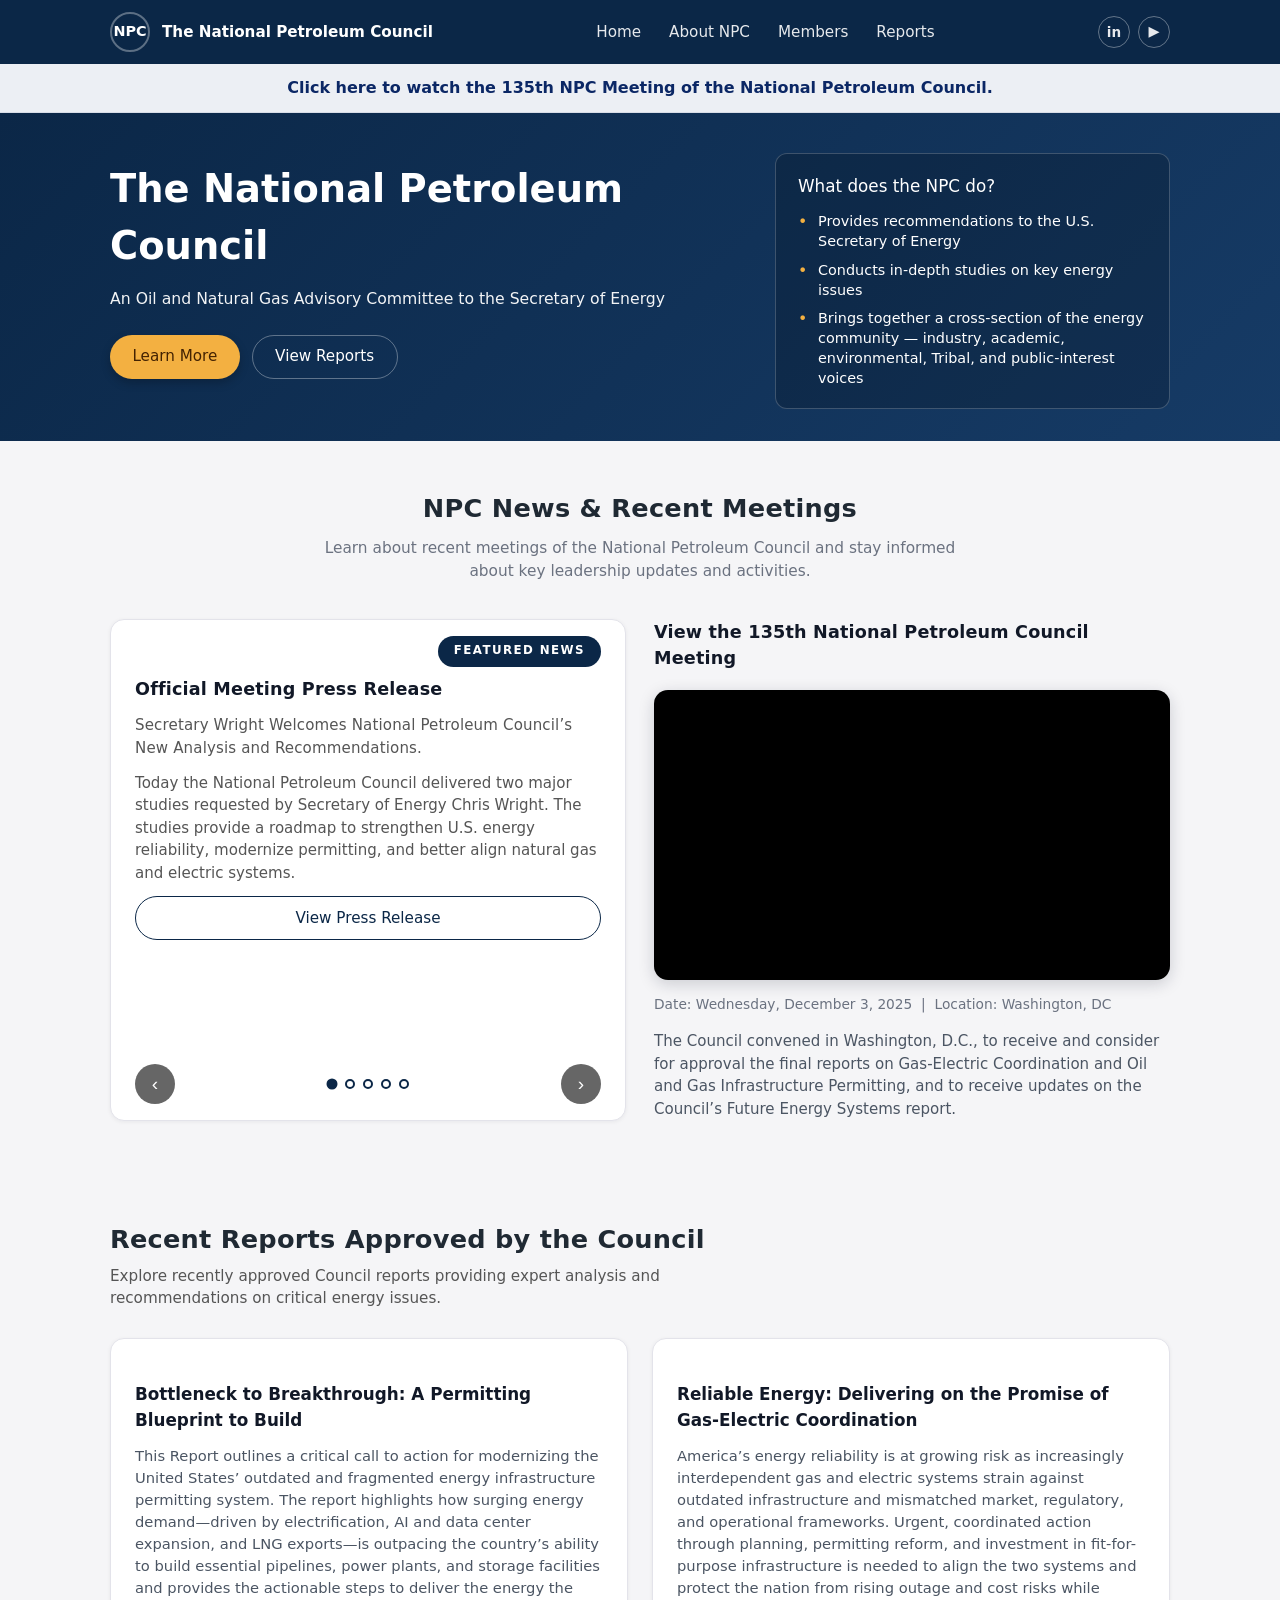
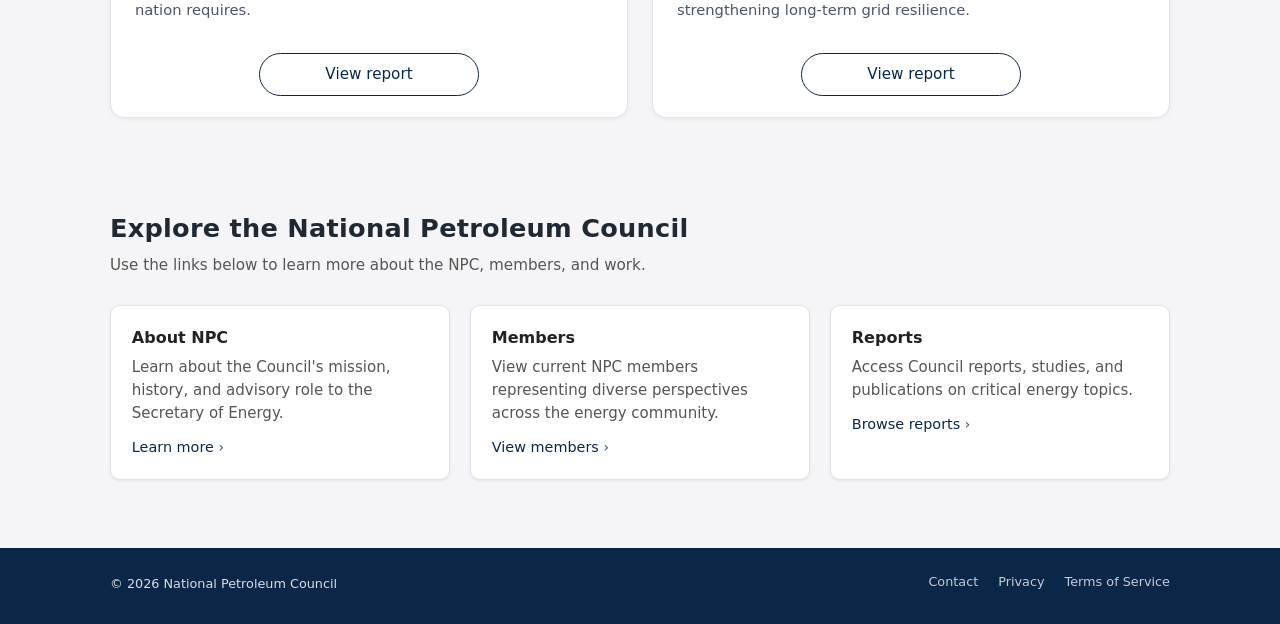
==== index.html @ 9f4d1901 "Add files via upload" ====
<!DOCTYPE html>
<html lang="en">
<head>
  <!-- =========================
       BASIC DOCUMENT METADATA
       ========================= -->
  <meta charset="UTF-8" />
  <meta http-equiv="X-UA-Compatible" content="IE=edge" />

  <!-- =========================
       PAGE TITLE (SEO)
       ========================= -->
  <title>National Petroleum Council (NPC) – Advisory Committee to the U.S. Secretary of Energy</title>

  <!-- =========================
       VIEWPORT / RESPONSIVE
       ========================= -->
  <meta name="viewport" content="width=device-width, initial-scale=1" />

  <!-- =========================
       CORE SEO META TAGS
       ========================= -->
  <meta name="description" content="The National Petroleum Council (NPC) advises the U.S. Secretary of Energy on oil and natural gas issues. Learn about members, reports, studies, and Council meetings." />
  <meta name="robots" content="index,follow,max-image-preview:large" />
  <link rel="canonical" href="https://www.npc.org/" />

  <!-- =========================
       THEME / COLOR SCHEME
       ========================= -->
  <meta name="theme-color" media="(prefers-color-scheme: light)" content="#3c4d97">
  <meta name="theme-color" media="(prefers-color-scheme: dark)" content="#0b1020">
  <meta name="color-scheme" content="light dark">
  <meta name="referrer" content="strict-origin-when-cross-origin">

  <!-- =========================
       OPEN GRAPH / SOCIAL SHARING
       ========================= -->
  <meta property="og:type" content="website">
  <meta property="og:title" content="National Petroleum Council (NPC)">
  <meta property="og:description" content="An Oil and Natural Gas Advisory Committee to the Secretary of Energy.">
  <meta property="og:url" content="https://www.npc.org/">
  <meta property="og:site_name" content="National Petroleum Council">
  <meta property="og:image" content="https://www.npc.org/images/homegifs/NPC-head.gif">
  <meta property="og:image:alt" content="National Petroleum Council logo">
  <meta property="og:image:type" content="image/gif">
  <meta property="og:image:width" content="328">
  <meta property="og:image:height" content="168">

  <!-- =========================
       FAVICONS / PWA MANIFEST
       ========================= -->
  <link rel="icon" href="/favicon.ico">
  <link rel="apple-touch-icon" sizes="180x180" href="/apple-touch-icon.png">
  <link rel="manifest" href="/site.webmanifest">

  <!-- =========================
       SITE STYLESHEETS
       ========================= -->
  <link rel="stylesheet" href="style.css" />

  <!-- =========================
       GOOGLE ANALYTICS (GA4)
       ========================= -->
  <!-- Google tag (gtag.js) -->
  <script async src="https://www.googletagmanager.com/gtag/js?id=G-93EXH3XJ1R"></script>
  <script>
    window.dataLayer = window.dataLayer || [];
    function gtag(){dataLayer.push(arguments);}
    gtag('js', new Date());

    // GA4 config for npc.org
    gtag('config', 'G-93EXH3XJ1R', {
      page_title: 'NPC Main Site'
    });
  </script>

  <!-- =========================
       STRUCTURED DATA (SCHEMA.ORG)
       TYPE: GovernmentOrganization
       ========================= -->
  <script type="application/ld+json">
  {
    "@context":"https://schema.org",
    "@type":"GovernmentOrganization",
    "name":"National Petroleum Council",
    "url":"https://www.npc.org/",
    "logo":"https://www.npc.org/images/homegifs/NPC-head.gif",
    "contactPoint":[
      {
        "@type":"ContactPoint",
        "contactType":"information",
        "email":"info@npc.org",
        "telephone":"+1-202-393-6100"
      }
    ],
    "address":{
      "@type":"PostalAddress",
      "streetAddress":"1101 Vermont Avenue, NW, Suite 300",
      "addressLocality":"Washington",
      "addressRegion":"DC",
      "postalCode":"20005",
      "addressCountry":"US"
    },
    "sameAs":[
      "https://www.linkedin.com/company/national-petroleum-council/",
      "https://www.youtube.com/@NationalPetroleumCouncil"
    ]
  }
  </script>
</head>
<body>

  <!-- =========================
       SITE HEADER + MAIN NAV
       ========================= -->
  <header class="site-header">
    <div class="container">
      <div class="top-bar">
        <!-- Logo + Brand -->
        <a href="index.html" class="logo-wrap">
          <div class="logo-circle">NPC</div>
          <div class="logo-text">The National Petroleum Council</div>
        </a>

        <!-- Primary Navigation -->
        <nav aria-label="Main navigation">
          <ul>
            <li><a href="index.html">Home</a></li>
            <li><a href="about.html">About NPC</a></li>
            <li><a href="members.html">Members</a></li>
            <li><a href="reports.html">Reports</a></li>
          </ul>
        </nav>

        <!-- Social Links (Header) -->
        <div class="social-links">
          <a
            href="https://www.linkedin.com/company/national-petroleum-council/"
            class="social-link"
            target="_blank"
            rel="noopener noreferrer"
            aria-label="LinkedIn"
          >
            in
          </a>

          <a
            href="https://www.youtube.com/@NationalPetroleumCouncil"
            class="social-link social-link--yt"
            target="_blank"
            rel="noopener noreferrer"
            aria-label="YouTube"
          >
            ▶
          </a>
        </div>
      </div>
    </div>
  </header>

  <!-- =========================
       ANNOUNCEMENT / ALERT BAR
       ========================= -->
  <div class="announcement-bar">
    <a
      href="https://www.youtube.com/watch?v=ondgR7b0pbw"
      target="_blank"
      rel="noopener noreferrer"
    >
      Click here to watch the 135th NPC Meeting of the National Petroleum Council.
    </a>
  </div>

  <!-- =========================
       HERO SECTION (INTRO / CTA)
       ========================= -->
  <section class="hero">
    <div class="container">
      <div class="hero-inner">
        <!-- Hero Left: Main Message + CTAs -->
        <div class="hero-left">
          <h1>The National Petroleum Council</h1>
          <p>An Oil and Natural Gas Advisory Committee to the Secretary of Energy</p>

          <div class="hero-actions">
            <a href="about.html" class="btn btn-primary">Learn More</a>
            <a href="reports.html" class="btn btn-ghost">View Reports</a>
          </div>
        </div>

        <!-- Hero Right: What NPC Does (Key Bullets) -->
        <aside class="hero-right">
          <h2>What does the NPC do?</h2>
          <ul class="hero-list">
            <li>Provides recommendations to the U.S. Secretary of Energy</li>
            <li>Conducts in-depth studies on key energy issues</li>
            <li>
              Brings together a cross-section of the energy community — industry, academic,
              environmental, Tribal, and public-interest voices
            </li>
          </ul>
        </aside>
      </div>
    </div>
  </section>

  <!-- =========================
       MAIN CONTENT WRAPPER
       ========================= -->
  <main>

    <!-- =========================
         NEWS & RECENT MEETINGS
         ========================= -->
    <section class="news-section">
      <div class="container">
        <!-- Section Header / Intro Text -->
        <header class="news-header">
          <h2>NPC News &amp; Recent Meetings</h2>
          <p>
            Learn about recent meetings of the National Petroleum Council and stay informed about
            key leadership updates and activities.
          </p>
        </header>

        <div class="news-grid">

<div class="featured-carousel card">
  <div class="carousel-track">

    <!-- Carousel Item 1: Post Meeting Press Release (NEW FIRST ITEM) -->
    <article class="carousel-item">
      <div class="news-feature-tag">Featured News</div>
      <h3>Official Meeting Press Release</h3>
      <p class="news-feature-title">
        Secretary Wright Welcomes National Petroleum Council’s New Analysis and Recommendations.
      </p>
      <p class="news-feature-body">
 Today the National Petroleum Council delivered two major studies requested by Secretary of Energy Chris Wright. The studies provide a roadmap to strengthen U.S. energy reliability, modernize permitting, and better align natural gas and electric systems.
      </p>
      <a
        href="files/CM135_Post_PR_2025-12-03.pdf"
        class="btn btn-outline"
        target="_blank"
        rel="noopener noreferrer"
      >
        View Press Release
      </a>
    </article>

    <!-- Carousel Item 2: Upcoming Meeting (was #1) -->
    <article class="carousel-item">
      <div class="news-feature-tag">Featured News</div>
      <h3>Upcoming Meeting</h3>
      <p class="news-feature-title">
        NPC Announces 135th Meeting Scheduled for December 3, 2025
      </p>
      <p class="news-feature-body">
        The National Petroleum Council will convene the 135th meeting on December 3, 2025, in Washington, D.C. This meeting will present key findings of the permitting and gas-electric 
        coordination studies, along with updates on the Council’s Future Energy Systems report.
      </p>
      <a
        href="files/2025_NPC_Media_Advisory.pdf"
        class="btn btn-outline"
        target="_blank"
        rel="noopener noreferrer"
      >
        View Media Advisory
      </a>
    </article>

    <!-- Carousel Item 3: Leadership Announcement (was #2) -->
    <article class="carousel-item">
      <div class="news-feature-tag">Featured News</div>
      <h3>Leadership Announcement</h3>
      <p class="news-feature-title">
        NPC Announces Appointment of Next Executive Director
      </p>
      <p class="news-feature-body">
        The National Petroleum Council has announced the appointment of its next Executive
        Director. The Executive Director leads the Council's staff in coordinating study
        efforts and supporting Council meetings, ensuring that the Secretary of Energy receives
        timely, well-documented advice on oil and natural gas issues.
      </p>
      <a
        href="files/NPC_Press_Release-New_Executive_Director-2025-7-22.pdf"
        class="btn btn-outline"
        target="_blank"
        rel="noopener noreferrer"
      >
        Read Announcement
      </a>
    </article>

    <!-- Carousel Item 4: Permitting Study Request (was #3) -->
    <article class="carousel-item">
      <div class="news-feature-tag">Study Request</div>
      <h3>Oil and Natural Gas Infrastructure Permitting</h3>
      <p class="news-feature-title">
        NPC Directed to conduct study on Permitting
      </p>
      <p class="news-feature-body">
        In response to a formal request from Secretary of Energy Chris Wright, the Council will
        re-evaluate and update the permitting section of the NPC's 2019 Dynamic Delivery study.
        The study will provide practical recommendations based on current legislation and regulations
        to support streamlined permitting processes and siting of new energy infrastructure.
      </p>
      <a
        href="files/GE_Perm_Req_Ltr.pdf"
        class="btn btn-outline"
        target="_blank"
        rel="noopener noreferrer"
      >
        Read Secretary's Letter
      </a>
    </article>

    <!-- Carousel Item 5: Gas-Electric Coordination Study (was #4) -->
    <article class="carousel-item">
      <div class="news-feature-tag">Study Request</div>
      <h3>Gas-Electric Coordination Study</h3>
      <p class="news-feature-title">
        NPC to Address Critical Misalignment Between Natural Gas and Electric Power Systems
      </p>
      <p class="news-feature-body">
        Secretary Wright has requested the NPC conduct an urgent study on gas-electric coordination
        to address reliability risks stemming from misaligned markets. The study will assess how
        rising natural gas and electricity demand are straining pipelines, examine impacts on energy
        reliability, and recommend actionable strategies to prevent reliability impacts on the
        interconnected systems.
      </p>
      <a
        href="files/GE_Perm_Req_Ltr.pdf"
        class="btn btn-outline"
        target="_blank"
        rel="noopener noreferrer"
      >
        Read Secretary's Letter
      </a>
    </article>

  </div>

  <!-- Carousel Controls: Prev / Dots / Next -->
  <div class="carousel-controls">
    <button class="carousel-btn prev-btn" aria-label="Previous News Item">‹</button>
    <div class="carousel-dots">
      <span class="dot active"></span>
      <span class="dot"></span>
      <span class="dot"></span>
      <span class="dot"></span>
      <span class="dot"></span>
    </div>
    <button class="carousel-btn next-btn" aria-label="Next News Item">›</button>
  </div>
</div>

<!-- Embedded Video: Last NPC Council Meeting -->
<article class="news-video-card">
  <h3 class="news-eyebrow">View the 135th National Petroleum Council Meeting</h3>

  <div class="video-embed">
    <iframe
      src="https://www.youtube.com/embed/ondgR7b0pbw?start=0"
      title="135th Meeting of the National Petroleum Council Video"
      frameborder="0"
      allow="accelerometer; autoplay; clipboard-write; encrypted-media; gyroscope; picture-in-picture; web-share"
      allowfullscreen
    ></iframe>
  </div>

  <p class="news-meta">
    Date: Wednesday, December 3, 2025 &nbsp;|&nbsp; Location: Washington, DC
  </p>
  <p class="news-body">
    The Council convened in Washington, D.C., to receive and consider for approval the final reports on Gas-Electric Coordination and Oil and Gas Infrastructure Permitting, and to receive updates on the Council’s Future Energy Systems report.
  </p>
</article>

        </div>
      </div>
    </section>

    <!-- =========================
         RECENT REPORTS SECTION
         ========================= -->
    <section class="recent-reports">
      <div class="container">
        <!-- Section Header -->
        <header class="section-header">
          <h2>Recent Reports Approved by the Council</h2>
          <p>
            Explore recently approved Council reports providing expert analysis and recommendations
            on critical energy issues.
          </p>
        </header>

        <!-- Report Cards Grid -->
        <div class="recent-reports-grid">

          <!-- Report Card 1 -->
          <article class="recent-report-card">
            <div class="recent-report-cover-wrap">
              <!-- cover image could go here -->
            </div>
            <h3>Bottleneck to Breakthrough: A Permitting Blueprint to Build</h3>
            <p class="recent-report-body">
This Report outlines a critical call to action for modernizing the United States’ outdated and fragmented energy infrastructure permitting system. The report highlights how surging energy demand—driven by electrification, AI and data center expansion, and LNG exports—is outpacing the country’s ability to build essential pipelines, power plants, and storage facilities and provides the actionable steps to deliver the energy the nation requires.
            </p>
            <a href="https://permitting.npc.org/" class="btn btn-outline">View report</a>
          </article>

          <!-- Report Card 2 -->
          <article class="recent-report-card">
            <div class="recent-report-cover-wrap">
              <!-- cover image could go here -->
            </div>
            <h3>Reliable Energy: Delivering on the Promise of Gas-Electric Coordination</h3>
            <p class="recent-report-body">
 America’s energy reliability is at growing risk as increasingly interdependent gas and electric systems strain against outdated infrastructure and mismatched market, regulatory, and operational frameworks. Urgent, coordinated action through planning, permitting reform, and investment in fit-for-purpose infrastructure is needed to align the two systems and protect the nation from rising outage and cost risks while strengthening long-term grid resilience.
            </p>
            <a href="https://gaselectric.npc.org/" class="btn btn-outline">View report</a>
          </article>

        </div>
      </div>
    </section>

    <!-- =========================
         INFO CARDS: ABOUT / MEMBERS / REPORTS
         ========================= -->
    <section class="info-section">
      <div class="container">
        <!-- Section Header -->
        <div class="section-header">
          <h2>Explore the National Petroleum Council</h2>
          <p>Use the links below to learn more about the NPC, members, and work.</p>
        </div>

        <!-- Card Grid -->
        <div class="card-grid">
          <!-- Card: About NPC -->
          <article class="card">
            <h3>About NPC</h3>
            <p>Learn about the Council's mission, history, and advisory role to the Secretary of Energy.</p>
            <a href="about.html" class="more-link">Learn more <span>›</span></a>
          </article>

          <!-- Card: Members -->
          <article class="card">
            <h3>Members</h3>
            <p>View current NPC members representing diverse perspectives across the energy community.</p>
            <a href="members.html" class="more-link">View members <span>›</span></a>
          </article>

          <!-- Card: Reports -->
          <article class="card">
            <h3>Reports</h3>
            <p>Access Council reports, studies, and publications on critical energy topics.</p>
            <a href="https://npc.org/reports/rbydoc.html" class="more-link">Browse reports <span>›</span></a>
          </article>
        </div>
      </div>
    </section>

  </main>

  <!-- =========================
       SITE FOOTER
       ========================= -->
  <footer>
    <div class="container">
      <div class="footer-inner">
        <!-- Footer Copyright / Brand Link -->
        <div>
          &copy; <span id="year"></span>
          <a href="https://www.npc.org" target="_blank" rel="noopener">
            National Petroleum Council
          </a>
        </div>

        <!-- Footer Links (Legal / Contact) -->
        <nav class="footer-links" aria-label="Footer legal links">
          <a href="contact.html">Contact</a>
          <a href="privacy.html">Privacy</a>
          <a href="terms.html">Terms of Service</a>
        </nav>
      </div>
    </div>

    <!-- Footer Script: Current Year Injection -->
    <script>
      document.getElementById("year").textContent = new Date().getFullYear();
    </script>
  </footer>

  <!-- =========================
       SITE SCRIPTS (CAROUSEL, ETC.)
       ========================= -->
  <script src="assets/carousel.js"></script>

  <!-- =========================
       GA4 CLICK + PDF DOWNLOAD TRACKING
       - link_click: all non-PDF <a> clicks
       - pdf_click: all <a> clicks to .pdf
       - button_click: real <button> clicks
       ========================= -->
  <!-- data-cfasync="false" stops Cloudflare Rocket Loader from breaking this -->
  <script data-cfasync="false">
    document.addEventListener("DOMContentLoaded", function () {

      function isPdfLink(href) {
        if (!href) return false;
        return href.toLowerCase().indexOf(".pdf") !== -1;
      }

      // Track all <a> clicks
      document.querySelectorAll("a[href]").forEach(function (a) {
        a.addEventListener("click", function () {
          if (typeof gtag !== "function") return;

          var href = a.href || "";
          var linkText = (a.textContent || "").trim();
          var label = linkText !== "" ? linkText : href;

          if (isPdfLink(href)) {
            var fileName = href.split("/").pop();
            gtag("event", "pdf_click", {
              file_name: fileName,
              file_url: href,
              link_text: label,
              page_location: window.location.href,
              transport_type: "beacon"
            });
          } else {
            gtag("event", "link_click", {
              link_url: href,
              link_text: label,
              page_location: window.location.href,
              transport_type: "beacon"
            });
          }
        });
      });

      // Track real <button> elements
      document.querySelectorAll("button").forEach(function (btn) {
        btn.addEventListener("click", function () {
          if (typeof gtag !== "function") return;

          var label = (btn.textContent || "").trim() || btn.id || "button";

          gtag("event", "button_click", {
            button_label: label,
            page_location: window.location.href,
            transport_type: "beacon"
          });
        });
      });
    });
  </script>
</body>
</html>
---- style.css ----
/* =========================
   Design Tokens
   ========================= */
:root {
  --npc-navy: #0b2747;
  --npc-navy-dark: #041529;
  --npc-gold: #f3b041;
  --npc-blue-light: #e8f0ff;
  --npc-border: #e3e3ea;
  --npc-text: #222222;

  --page-bg: #f5f5f7;
  --card-bg: #ffffff;
}

/* =========================
   Base / Layout
   ========================= */
*,
*::before,
*::after {
  box-sizing: border-box;
}

html,
body {
  height: 100%;
}

body {
  margin: 0;
  font-family: system-ui, -apple-system, BlinkMacSystemFont, "Segoe UI", sans-serif;
  line-height: 1.5;
  color: var(--npc-text);
  background-color: var(--page-bg);

  /* sticky footer layout */
  display: flex;
  flex-direction: column;
}

main {
  flex: 1 0 auto;
}

a {
  color: inherit;
  text-decoration: none;
}

a:focus-visible {
  outline: 2px solid var(--npc-gold);
  outline-offset: 2px;
}

img,
iframe {
  max-width: 100%;
  display: block;
}

.container {
  width: 100%;
  max-width: 1100px;
  margin: 0 auto;
  padding: 0 1.25rem;
}

/* =========================
   Header / Nav
   ========================= */
.site-header {
  background: var(--npc-navy);
  color: #fff;
  position: sticky;
  top: 0;
  z-index: 10;
}

.top-bar {
  display: flex;
  align-items: center;
  justify-content: space-between;
  gap: 1.5rem;
  padding: 0.75rem 0;
}

.logo-wrap {
  display: flex;
  align-items: center;
  gap: 0.75rem;
  white-space: nowrap;
}

.logo-circle {
  width: 40px;
  height: 40px;
  border-radius: 50%;
  border: 2px solid #ffffff55;
  display: flex;
  align-items: center;
  justify-content: center;
  font-weight: 700;
  font-size: 0.9rem;
}

.logo-text {
  font-weight: 600;
  font-size: 0.95rem;
}

nav ul {
  list-style: none;
  display: flex;
  gap: 1.25rem;
  margin: 0;
  padding: 0;
  font-size: 0.95rem;
}

nav a {
  opacity: 0.9;
  padding-bottom: 0.2rem;
  border-bottom: 2px solid transparent;
}

nav a:hover,
nav a:focus-visible {
  opacity: 1;
  border-bottom-color: var(--npc-gold);
}

/* =========================
   Social Icons
   ========================= */
.social-links {
  display: flex;
  align-items: center;
  gap: 0.5rem;
}

.social-link {
  width: 32px;
  height: 32px;
  border-radius: 50%;
  border: 1px solid #ffffff66;
  display: flex;
  align-items: center;
  justify-content: center;
  font-size: 0.85rem;
  font-weight: 600;
  color: #fff;
  opacity: 0.9;
  transition:
    background 0.15s ease,
    opacity 0.15s ease,
    transform 0.08s ease-out;
}

.social-link:hover,
.social-link:focus-visible {
  background: rgba(255, 255, 255, 0.16);
  opacity: 1;
  transform: translateY(-1px);
}

.social-link--yt {
  font-size: 0.9rem;
}

/* =========================
   Announcement Bar
   ========================= */
.announcement-bar {
  background: #eceff4;
  text-align: center;
  padding: 0.75rem 1rem;
  font-size: 1rem;
  font-weight: 600;
  border-bottom: 1px solid #d8dde7;
}

.announcement-bar a {
  color: #0b2765;
  transition: color 0.15s ease;
}

.announcement-bar a:hover {
  color: #1b4bb8;
  text-decoration: underline;
}

/* =========================
   Buttons
   ========================= */
.btn {
  display: inline-flex;
  align-items: center;
  justify-content: center;
  padding: 0.6rem 1.4rem;
  font-size: 0.95rem;
  border-radius: 999px;
  border: none;
  cursor: pointer;
  text-decoration: none;
  white-space: nowrap;
  transition:
    transform 0.08s ease-out,
    box-shadow 0.08s ease-out,
    background 0.15s ease,
    color 0.15s ease,
    border-color 0.15s ease;
}

.btn-primary {
  background: var(--npc-gold);
  color: #432202;
  box-shadow: 0 4px 10px rgba(0, 0, 0, 0.22);
}

.btn-primary:hover,
.btn-primary:focus-visible {
  background: #f7bc5c;
  transform: translateY(-1px);
  box-shadow: 0 6px 14px rgba(0, 0, 0, 0.26);
}

.btn-ghost {
  background: transparent;
  color: #fff;
  border: 1px solid #ffffff55;
}

.btn-ghost:hover,
.btn-ghost:focus-visible {
  background: #ffffff22;
  transform: translateY(-1px);
}

.btn-outline {
  background: transparent;
  color: var(--npc-navy);
  border: 1px solid var(--npc-navy);
  padding-inline: 1.6rem;
}

.btn-outline:hover,
.btn-outline:focus-visible {
  background: var(--npc-navy);
  color: #fff;
  transform: translateY(-1px);
}

/* =========================
   Hero (Home + small variants)
   ========================= */
.hero {
  background: linear-gradient(135deg, var(--npc-navy), #163b66);
  color: #fff;
  padding: 2.5rem 0 2rem;
}

.hero-inner {
  display: grid;
  gap: 2rem;
}

.hero-left h1 {
  margin: 0 0 0.75rem;
  font-size: clamp(1.8rem, 3vw, 2.4rem);
  font-weight: 600;
}

.hero-left p {
  margin: 0 0 1.5rem;
  max-width: 36rem;
  font-size: 0.98rem;
  opacity: 0.95;
}

.hero-meta {
  font-size: 0.8rem;
  text-transform: uppercase;
  letter-spacing: 0.08em;
  opacity: 0.8;
}

.hero-actions {
  display: flex;
  flex-wrap: wrap;
  gap: 0.75rem;
  margin-bottom: 1.5rem;
}

.hero-right {
  border-radius: 12px;
  padding: 1.25rem 1.4rem;
  background: rgba(0, 0, 0, 0.18);
  border: 1px solid rgba(255, 255, 255, 0.2);
  font-size: 0.9rem;
}

.hero-right h2 {
  margin: 0 0 0.75rem;
  font-size: 1.05rem;
  font-weight: 500;
}

.hero-list {
  list-style: none;
  margin: 0;
  padding: 0;
  display: grid;
  gap: 0.5rem;
}

.hero-list li {
  position: relative;
  padding-left: 1.25rem;
  line-height: 1.4;
}

.hero-list li::before {
  content: "•";        /* or: "\2022" */
  position: absolute;
  left: 0;
  top: 0;
  color: var(--npc-gold);
  font-size: 1.1em;
}

/* smaller hero band used on about/contact/legal pages */
.hero.hero--small {
  padding: 1.75rem 0 1.5rem;
}

.hero.hero--small h1 {
  font-size: 1.8rem;
}

/* =========================
   Generic Section Headers
   ========================= */
.section-header {
  margin-bottom: 1.75rem;
}

.section-header h2 {
  margin: 0 0 0.4rem;
  font-size: 1.6rem;
  font-weight: 600;
  color: #1f2933;
  letter-spacing: 0.01em;
}

.section-header p {
  margin: 0;
  font-size: 0.95rem;
  color: #555;
  max-width: 40rem;
}

/* =========================
   Info / Card Section (Home)
   ========================= */
.info-section {
  padding: 2.5rem 0 2.75rem;
}

/* Responsive grid that adapts to 1–3 cards cleanly */
.card-grid {
  display: grid;
  grid-template-columns: repeat(auto-fit, minmax(240px, 1fr));
  gap: 1.25rem;
}

.card {
  background: var(--card-bg);
  border-radius: 10px;
  padding: 1.25rem 1.3rem;
  box-shadow: 0 1px 3px rgba(15, 23, 42, 0.08);
  border: 1px solid var(--npc-border);
  display: flex;
  flex-direction: column;
  gap: 0.4rem;
}

.card h3 {
  margin: 0;
  font-size: 1rem;
  font-weight: 600;
}

.card p {
  margin: 0;
  font-size: 0.94rem;
  color: #555;
}

.card a.more-link {
  margin-top: 0.4rem;
  font-size: 0.9rem;
  font-weight: 500;
  color: var(--npc-navy);
}

.card a.more-link span {
  font-size: 0.95em;
  opacity: 0.8;
}

/* =========================
   NPC News (Home) – unified
   ========================= */
.news-section {
  padding: 3rem 0 3.2rem;
  background: transparent;
}

.news-header {
  text-align: center;
  margin-bottom: 2.2rem;
}

.news-header h2 {
  margin: 0 0 0.6rem;
  font-size: 1.6rem;
  font-weight: 600;
  color: #1f2933;
  letter-spacing: 0.01em;
}

.news-header p {
  margin: 0;
  max-width: 40rem;
  margin-inline: auto;
  font-size: 0.96rem;
  color: #6b7280;
}

.news-grid {
  display: grid;
  grid-template-columns: minmax(0, 1.6fr) minmax(0, 1.4fr);
  gap: 1.75rem;
  align-items: stretch;
}

/* =========================
   CAROUSEL STYLES - FIXED
   ========================= */

/* Featured Carousel Card */
.featured-carousel.card {
  background: var(--card-bg);
  border-radius: 14px;
  padding: 2rem 0 3rem; /* FIX: Set horizontal padding to 0 to prevent peeking */
  border: 1px solid var(--npc-border);
  box-shadow: 0 1px 4px rgba(15, 23, 42, 0.06);
  position: relative;
  overflow: hidden;
}

/* Track that slides left/right */
.carousel-track {
  display: flex;
  transition: transform 0.5s ease;
  will-change: transform;
}

/* Each slide takes up full width of the viewport/track */
.carousel-item {
  flex: 0 0 100%;
  box-sizing: border-box;
  position: relative;
  padding: 1.5rem;
  display: flex;
  flex-direction: column;
  gap: 0.75rem;
}

/* Content styles inside the carousel item */
.news-feature-tag {
  position: absolute;
  top: -1rem;
  right: 1.5rem;
  background: var(--npc-navy);
  color: #fff;
  padding: 0.4rem 1rem;
  border-radius: 999px;
  font-size: 0.74rem;
  letter-spacing: 0.12em;
  text-transform: uppercase;
  font-weight: 600;
  z-index: 2;
}

.carousel-item h3 {
  margin: 0;
  font-size: 1.1rem;
  color: #111827;
  font-weight: 600;
  letter-spacing: 0.01em;
}

.news-feature-title {
  margin: 0.1rem 0 0;
  font-weight: 500;
  font-size: 0.95rem;
  text-transform: none;
  letter-spacing: 0.01em;
  color: #374151;
}

.news-feature-body {
  margin: 0.2rem 0 0.4rem;
  font-size: 0.92rem;
  color: #4b5563;
  line-height: 1.5;
}

/* =========================
   NAVIGATION ARROWS
   ========================= */

.carousel-controls {
  position: absolute;
  bottom: 1rem;
  left: 0;
  width: 100%;
  display: flex;
  justify-content: space-between;
  align-items: center;
  pointer-events: none;
  padding: 0 1.5rem;
}

.carousel-controls button {
  pointer-events: auto;
}

.prev-btn,
.next-btn {
  border: none;
  background: rgba(0, 0, 0, 0.6);
  color: #fff;
  width: 40px;
  height: 40px;
  border-radius: 999px;
  display: flex;
  align-items: center;
  justify-content: center;
  cursor: pointer;
  font-size: 1.2rem;
  line-height: 1;
  transition: background 0.2s ease, transform 0.1s ease;
}

.prev-btn:hover,
.next-btn:hover {
  background: rgba(0, 0, 0, 0.8);
  transform: scale(1.05);
}

.prev-btn:active,
.next-btn:active {
  transform: scale(0.97);
}

/* =========================
   DOT INDICATORS
   ========================= */

.carousel-dots {
  display: flex;
  justify-content: center;
  gap: 0.5rem;
  pointer-events: auto;
}

.carousel-dots .dot {
  width: 10px;
  height: 10px;
  border-radius: 999px;
  border: 2px solid var(--npc-navy);
  background: transparent;
  cursor: pointer;
  padding: 0;
  display: inline-block;
  transition: background 0.2s ease, transform 0.1s ease, border-color 0.2s ease;
}

.carousel-dots .dot.active {
  background: var(--npc-navy);
  border-color: var(--npc-navy);
  transform: scale(1.1);
}

/* Right column: video card */
.news-video-card {
  display: flex;
  flex-direction: column;
  gap: 0.75rem;
}

.news-eyebrow {
  margin: 0 0 0.4rem;
  font-size: 1.1rem;
  font-weight: 600;
  color: #111827;
  letter-spacing: 0.01em;
}

.video-embed {
  position: relative;
  width: 100%;
  padding-top: 56.25%;
  border-radius: 14px;
  overflow: hidden;
  box-shadow: 0 4px 16px rgba(15, 23, 42, 0.18);
  background: #000;
}

.video-embed iframe {
  position: absolute;
  inset: 0;
  width: 100%;
  height: 100%;
  border: 0;
}

.news-meta {
  margin: 0.1rem 0 0;
  font-size: 0.86rem;
  color: #6b7280;
}

.news-body {
  margin: 0.25rem 0 0;
  font-size: 0.94rem;
  color: #4b5563;
}

.news-cta {
  margin-top: 2rem;
  text-align: center;
  grid-column: 1 / -1;
}

/* =========================
   Recent Reports (Home)
   ========================= */
.recent-reports {
  padding: 3rem 0 3.2rem;
  background: var(--page-bg);
}

.recent-reports-grid {
  display: grid;
  grid-template-columns: minmax(0, 1fr);
  gap: 1.5rem;
}

.recent-report-card {
  background: var(--card-bg);
  border-radius: 14px;
  padding: 1.4rem 1.5rem 1.3rem;
  border: 1px solid var(--npc-border);
  box-shadow: 0 1px 4px rgba(15, 23, 42, 0.06);
  display: flex;
  flex-direction: column;
  gap: 0.7rem;
  align-items: flex-start;
}

/* centered the cover within each card */
.recent-report-cover-wrap {
  margin-bottom: 0.6rem;
  max-width: 260px;
  margin-inline: auto;
}

.recent-report-cover {
  width: 100%;
  border-radius: 10px;
  border: 1px solid var(--npc-border);
  display: block;
}

.recent-report-card h3 {
  margin: 0;
  font-size: 1.05rem;
  font-weight: 600;
  color: #111827;
}

.recent-report-body {
  margin: 0;
  font-size: 0.92rem;
  color: #4b5563;
}

/* make the pill-style "View report" link sit nicely */
.recent-report-card .btn {
  margin-top: 1rem;
  align-self: center;
  padding-inline: 1.6rem;
  border-radius: 999px;
  min-width: 220px;      /* force a nice, wide pill */
  justify-content: center;
}
/* Force all recent report cards to equalize button alignment */
.recent-report-card {
  display: flex;
  flex-direction: column;
}

.recent-report-card h3 {
  min-height: 3.2rem; /* optional: keeps titles consistent */
}

.recent-report-body {
  flex-grow: 1;        /* fills vertical space evenly */
}

.recent-report-card .btn {
  margin-top: auto;
  align-self: center;
}

/* =========================
   Members Directory – table layout
   ========================= */
.members-directory-section {
  padding: 3rem 0 4rem;
  background: #f9fafb;
}

.members-header {
  max-width: 720px;
  margin: 0 auto 2rem;
  text-align: center;
}

.members-header h1 {
  font-size: 2rem;
  color: var(--npc-navy);
  margin-bottom: 0.25rem;
}

.members-header p {
  color: #6b7280;
  font-weight: 500;
}

.members-controls {
  display: flex;
  gap: 1rem;
  margin-bottom: 1.5rem;
  flex-wrap: wrap;
}

.members-controls label {
  display: block;
  font-size: 0.78rem;
  font-weight: 600;
  text-transform: uppercase;
  letter-spacing: 0.08em;
  color: #6b7280;
  margin-bottom: 0.25rem;
}

.members-controls .filter-search {
  flex: 1 1 240px;
  min-width: 200px;
}

.members-controls .filter {
  min-width: 180px;
}

.members-controls input[type="search"],
.members-controls select {
  padding: 0.6rem 0.9rem;
  border-radius: 8px;
  border: 1px solid #d1d5db;
  font-size: 0.95rem;
  width: 100%;
  font-family: inherit;
  background: #f9fafb;
  color: #111827;
}

.members-controls input[type="search"]:focus,
.members-controls select:focus {
  outline: none;
  border-color: var(--npc-navy);
  box-shadow: 0 0 0 1px var(--npc-navy);
}

/* Directory table */
.members-table {
  background: #ffffff;
  border-radius: 14px;
  border: 1px solid var(--npc-border);
  overflow: hidden;
}

.members-table-header,
.members-table-row {
  display: grid;
  grid-template-columns: 1.3fr 1fr 1fr;
  padding: 1rem 1.25rem;
  border-bottom: 1px solid #eee;
  column-gap: 1rem;
}

.members-table-header {
  background: #f3f4f6;
  font-weight: 600;
  font-size: 0.88rem;
  color: #374151;
}

.members-table-row {
  background: #fff;
  font-size: 0.9rem;
}

.members-table-row:nth-child(even) {
  background: #fafafa;
}

/* Name & title cell */
.member-name-block {
  display: flex;
  flex-direction: column;
  gap: 0.15rem;
}

.member-name {
  font-weight: 600;
  color: #111827;
}

.member-title {
  color: #555;
  font-size: 0.85rem;
}

/* Organization cell */
.member-org-cell {
  font-size: 0.9rem;
  color: #111827;
}

/* Category cell */
.member-category-cell {
  font-size: 0.85rem;
  color: #374151;
}

/* Responsive table */
@media (max-width: 768px) {
  .members-table-header,
  .members-table-row {
    grid-template-columns: 1.5fr 1fr;
  }

  .member-category-cell {
    margin-top: 0.35rem;
    grid-column: 1 / -1;
  }
}

/* =========================
   Legal-style Pages
   (about, privacy, terms, etc.)
   ========================= */
.legal-section {
  padding: 3rem 0 3.5rem;
}

.legal-header {
  margin-bottom: 1.5rem;
}

.legal-header h1 {
  margin: 0 0 0.5rem;
  font-size: 2rem;
  font-weight: 600;
  color: #1f2933;
  letter-spacing: 0.01em;
}

.legal-header p {
  margin: 0;
  font-size: 0.95rem;
  color: #555;
}

.legal-content {
  background: var(--card-bg);
  border-radius: 14px;
  padding: 1.8rem 1.9rem;
  box-shadow: 0 1px 4px rgba(15, 23, 42, 0.08);
  border: 1px solid var(--npc-border);
  font-size: 0.95rem;
  color: #444;
}

.legal-content h2 {
  margin-top: 1.5rem;
  margin-bottom: 0.4rem;
  font-size: 1.1rem;
}

.legal-content h3 {
  margin-top: 1.2rem;
  margin-bottom: 0.4rem;
  font-size: 1rem;
}

.legal-content p {
  margin-top: 0.2rem;
  margin-bottom: 0.8rem;
}

.legal-content ul {
  margin: 0.2rem 0 0.9rem 1.2rem;
  padding: 0;
}

.legal-content blockquote {
  margin: 0.8rem 0;
  padding-left: 1rem;
  border-left: 3px solid #d1d5db;
  font-style: italic;
  color: #555;
}

/* =========================
   Members – legacy card layout
   ========================= */
.members-section {
  padding: 3rem 0 4rem;
  background: #f9fafb;
}

.members-header {
  max-width: 720px;
  margin: 0 auto 2rem;
  text-align: center;
}

.members-header h1 {
  font-size: 2rem;
  color: var(--npc-navy);
  margin-bottom: 0.25rem;
}

.members-header p {
  color: #6b7280;
  font-weight: 500;
}

.members-grid {
  display: grid;
  grid-template-columns: minmax(0, 1fr);
  gap: 0.75rem;
}

.member-card {
  background: #ffffff;
  border-radius: 0.75rem;
  border: 1px solid var(--npc-border);
  padding: 1.25rem 1.5rem;
  box-shadow: 0 4px 10px rgba(15, 23, 42, 0.04);
}

.member-name {
  font-size: 1rem;
  font-weight: 600;
  color: var(--npc-text);
  margin-bottom: 0.35rem;
}

.member-role {
  font-size: 0.9rem;
  color: #4b5563;
  margin-bottom: 0.2rem;
}

.member-org {
  font-size: 0.9rem;
  color: #111827;
}

.member-category-pill {
  font-size: 0.72rem;
  text-transform: uppercase;
  letter-spacing: 0.06em;
  padding: 0.2rem 0.6rem;
  border-radius: 999px;
  background: #eef2ff;
  color: #3730a3;
  white-space: nowrap;
}

.members-last-updated {
  margin-top: 1rem;
  font-size: 0.85rem;
  color: #6b7280;
  text-align: right;
}

/* =========================
   Reports Library
   ========================= */
.reports-section {
  padding: 3rem 0 3.5rem;
  background: var(--page-bg);
}

.reports-header {
  max-width: 720px;
  margin: 0 auto 2rem;
  text-align: center;
}

.reports-header h1 {
  margin: 0 0 0.5rem;
  font-size: 2rem;
  font-weight: 600;
  color: #1f2933;
  letter-spacing: 0.01em;
}

.reports-header p {
  margin: 0;
  font-size: 0.95rem;
  color: #555;
}

/* Filters */
.reports-filters {
  background: var(--card-bg);
  border-radius: 14px;
  padding: 1rem 1.25rem;
  box-shadow: 0 1px 4px rgba(15, 23, 42, 0.08);
  border: 1px solid var(--npc-border);
  display: flex;
  flex-wrap: wrap;
  gap: 1rem 1.5rem;
  align-items: flex-end;
  margin-bottom: 2rem;
}

.filter-search {
  flex: 1 1 240px;
  display: flex;
  flex-direction: column;
  gap: 0.35rem;
}

.filter-group {
  display: flex;
  flex-wrap: wrap;
  gap: 1rem;
}

.filter {
  display: flex;
  flex-direction: column;
  gap: 0.35rem;
  min-width: 160px;
}

.reports-filters label {
  font-size: 0.78rem;
  font-weight: 600;
  text-transform: uppercase;
  letter-spacing: 0.08em;
  color: #6b7280;
}

.reports-filters input[type="search"],
.reports-filters select {
  border-radius: 999px;
  border: 1px solid #d1d5db;
  padding: 0.5rem 0.9rem;
  font-size: 0.9rem;
  font-family: inherit;
  color: #111827;
  background: #f9fafb;
}

.reports-filters input[type="search"]:focus,
.reports-filters select:focus {
  outline: none;
  border-color: var(--npc-navy);
  box-shadow: 0 0 0 1px var(--npc-navy);
}

/* Report cards */
.reports-grid {
  display: grid;
  grid-template-columns: minmax(0, 1fr);
  gap: 1.5rem;
}

.report-card {
  background: var(--card-bg);
  border-radius: 14px;
  padding: 1.4rem 1.5rem 1.3rem;
  border: 1px solid var(--npc-border);
  box-shadow: 0 1px 4px rgba(15, 23, 42, 0.06);
  display: flex;
  flex-direction: column;
  gap: 0.55rem;
}

.report-meta-row {
  display: flex;
  gap: 0.5rem;
  align-items: center;
  margin-bottom: 0.25rem;
}

.report-year-badge {
  display: inline-flex;
  align-items: center;
  justify-content: center;
  padding: 0.18rem 0.6rem;
  border-radius: 999px;
  font-size: 0.78rem;
  font-weight: 600;
  background: var(--npc-navy);
  color: #ffffff;
}

.report-format {
  font-size: 0.78rem;
  text-transform: uppercase;
  letter-spacing: 0.1em;
  color: #6b7280;
}

.report-title {
  margin: 0;
  font-size: 1.05rem;
  font-weight: 600;
  color: #111827;
}

.report-description {
  margin: 0.15rem 0 0.35rem;
  font-size: 0.92rem;
  color: #4b5563;
}

.report-tags {
  display: flex;
  flex-wrap: wrap;
  gap: 0.35rem;
  margin: 0.15rem 0 0.5rem;
}

.report-tags span {
  font-size: 0.78rem;
  padding: 0.15rem 0.6rem;
  border-radius: 999px;
  background: #eef2ff;
  color: #3730a3;
}

.report-actions {
  margin-top: auto;
  display: flex;
  flex-wrap: wrap;
  gap: 0.6rem;
}

.report-actions .btn {
  font-size: 0.9rem;
  padding-inline: 1.2rem;
}

.reports-note {
  margin-top: 1.8rem;
  font-size: 0.85rem;
  color: #6b7280;
}

/* =========================
   Footer
   ========================= */
footer {
  background: var(--npc-navy);
  color: #d8dde7;
  font-size: 0.8rem;
  padding: 1.5rem 0 1.75rem;
  margin-top: 1.5rem;
  flex-shrink: 0;
}

.footer-inner {
  display: flex;
  flex-direction: column;
  gap: 0.75rem;
}

.footer-links {
  display: flex;
  flex-wrap: wrap;
  gap: 1.25rem;
}

.footer-links a {
  opacity: 0.9;
}

.footer-links a:hover {
  opacity: 1;
  text-decoration: underline;
}

/* =========================
   Responsive
   ========================= */
@media (min-width: 640px) {
  .hero-inner {
    grid-template-columns: minmax(0, 1.6fr) minmax(0, 1fr);
    align-items: center;
  }

  .footer-inner {
    flex-direction: row;
    justify-content: space-between;
    align-items: center;
  }

  .members-grid {
    grid-template-columns: repeat(2, minmax(0, 1fr));
  }
}

@media (min-width: 768px) {
  .news-grid {
    grid-template-columns: minmax(0, 1fr) minmax(0, 1fr);
  }

  .reports-grid {
    grid-template-columns: repeat(2, minmax(0, 1fr));
  }

  .recent-reports-grid {
    grid-template-columns: repeat(2, minmax(0, 1fr));
  }
}

@media (min-width: 900px) {
  nav ul {
    gap: 1.75rem;
  }
}

@media (min-width: 1024px) {
  .reports-grid {
    grid-template-columns: repeat(3, minmax(0, 1fr));
  }

  .members-grid {
    grid-template-columns: repeat(3, minmax(0, 1fr));
  }
}

@media (max-width: 768px) {
  .top-bar {
    flex-wrap: wrap;
  }

  .news-grid {
    grid-template-columns: minmax(0, 1fr);
  }

  .news-feature-tag {
    right: 1.2rem;
  }

  /* Responsive Tweaks for Carousel */
  .prev-btn,
  .next-btn {
    width: 32px;
    height: 32px;
    font-size: 1rem;
  }

  .featured-carousel.card { /* FIX: Use .featured-carousel.card and remove horizontal padding */
    padding: 1.5rem 0 2.5rem;
  }

  .carousel-item {
    padding: 1rem;
  }
}

@media (max-width: 480px) {
  .carousel-dots .dot {
    width: 8px;
    height: 8px;
  }

  .hero-actions {
    flex-direction: column;
    align-items: flex-start;
  }

  .hero-actions .btn {
    width: 100%;
    text-align: center;
  }
}

/* =========================
   Members Directory – vertical stacking for mobile
   ========================= */
@media (max-width: 768px) {
  /* Stack all fields vertically in each row */
  .members-table-row {
    display: flex !important;
    flex-direction: column !important;
    gap: 0.5rem;
    padding: 1rem 1.25rem;
    border-bottom: 1px solid #eee;
    background: #fff;
    font-size: 0.95rem;
  }
  .member-name-block,
  .member-org-cell,
  .member-category-cell {
    margin: 0;
    width: 100%;
  }
  .member-name-block {
    font-weight: 600;
  }
  .member-title {
    color: #555;
    font-size: 0.85rem;
    margin-top: 0.15rem;
  }
  .member-org-cell {
    font-size: 0.9rem;
    color: #111827;
  }
  .member-category-cell {
    font-size: 0.85rem;
    color: #374151;
    margin-top: 0.15rem;
  }
  /* Optional: Stack header fields vertically too */
  .members-table-header {
    display: flex !important;
    flex-direction: column !important;
    gap: 0.5rem;
    padding: 1rem 1.25rem;
    background: #f3f4f6;
    font-weight: 600;
    font-size: 0.88rem;
    color: #374151;
    border-bottom: 1px solid #eee;
  }
}

/* Make links inside legal-style content visibly look like links */
/* NOTE: The existing rule below was fixed to be effective */
.legal-content a {
  color: var(--npc-navy);
  text-decoration: underline;
}

/* =========================
   Content Link Visibility Override (Fix)
   ========================= */

/* Make all links inside the main article content distinctly visible */
.legal-content a {
  color: var(--npc-navy); /* Sets the link color to your Navy blue */
  text-decoration: underline; /* Adds the underline */
}

/* Also apply the same rule to links in the general text sections (like the 'Introduction' section) */
.legal-section p a,
.legal-section blockquote a {
  color: var(--npc-navy);
  text-decoration: underline;
}

/* =========================================
   FINAL OVERRIDE: align "View report" buttons
   in Recent Reports cards (homepage)
   ========================================= */
.recent-report-card {
  /* Grid instead of flex: cover, title, body, button */
  display: grid;
  grid-template-rows: auto auto 1fr auto;
  gap: 0.7rem;
  align-items: start;
}

/* Let the body take up all remaining vertical space */
.recent-report-body {
  margin: 0;
  font-size: 0.92rem;
  color: #4b5563;
}

/* Anchor the button to the bottom and center it */
.recent-report-card .btn {
  justify-self: center;
  margin-top: 1.25rem;  /* space above button */
}
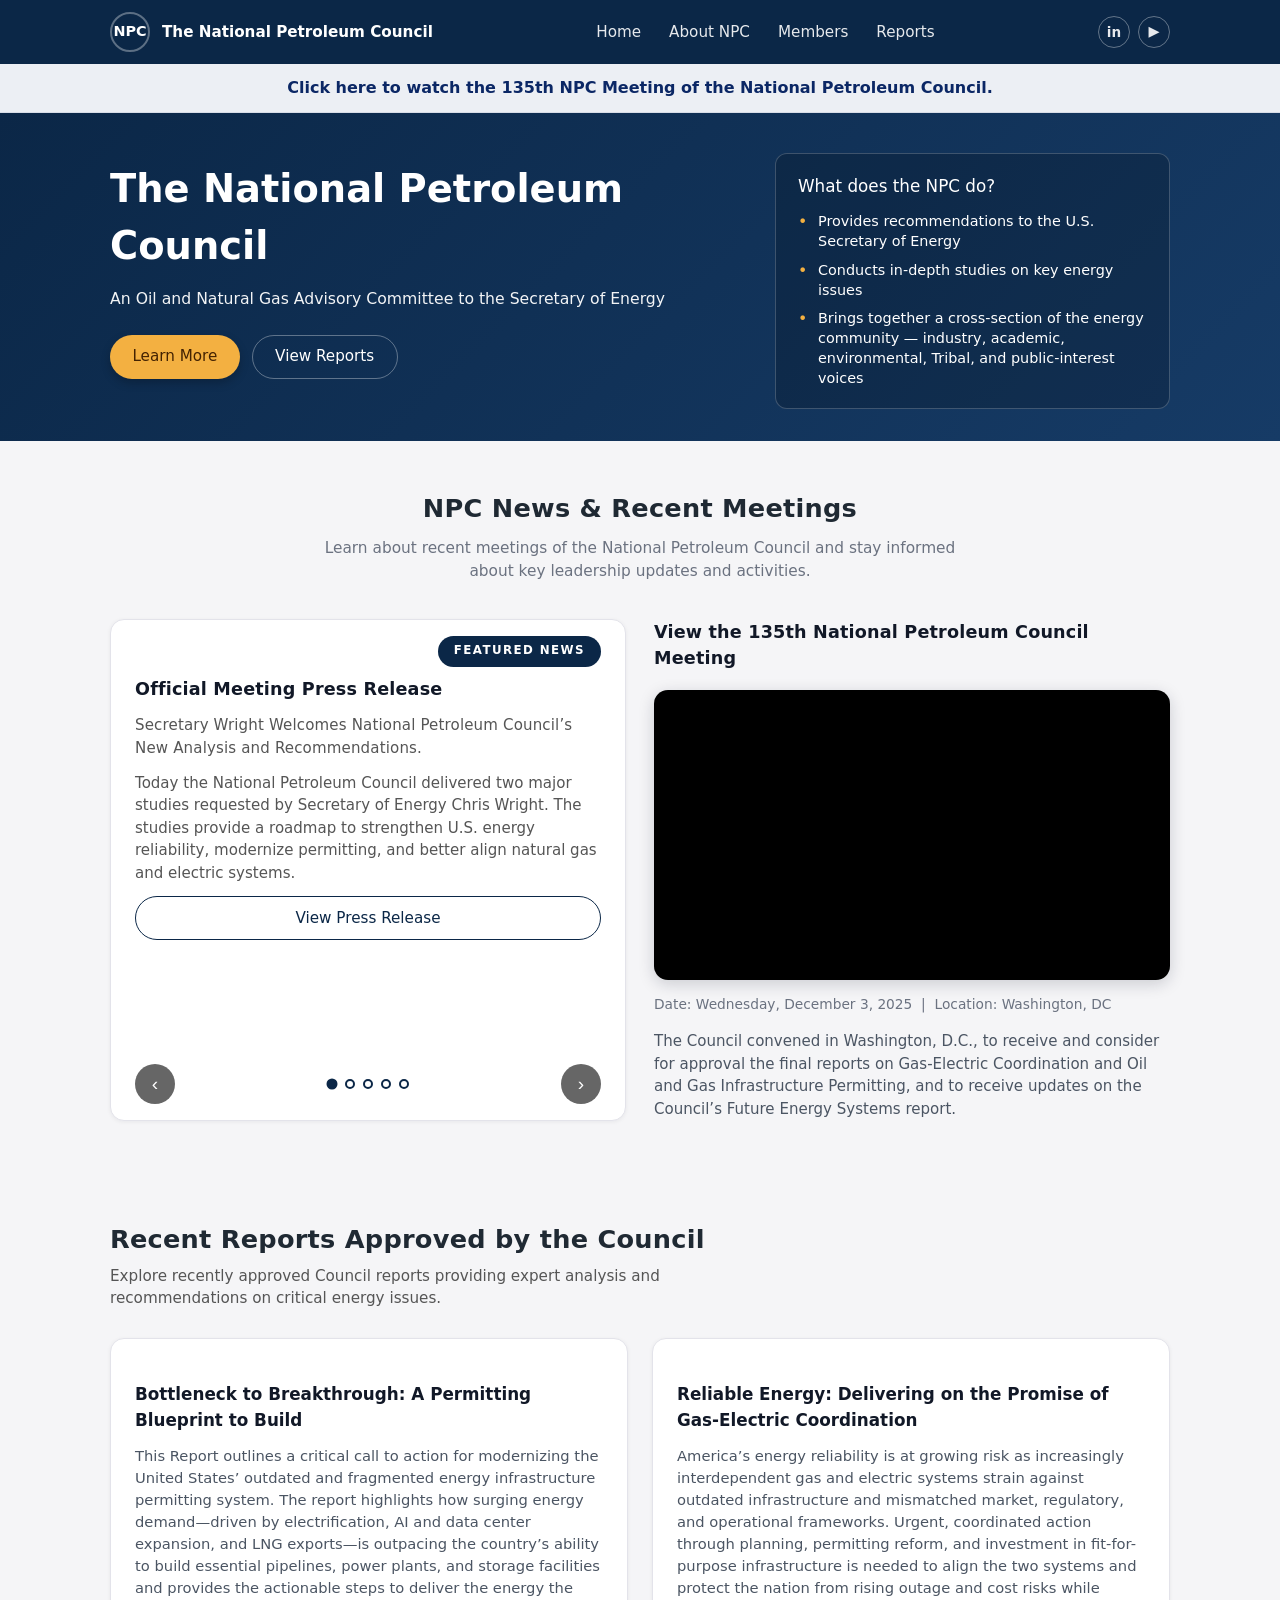
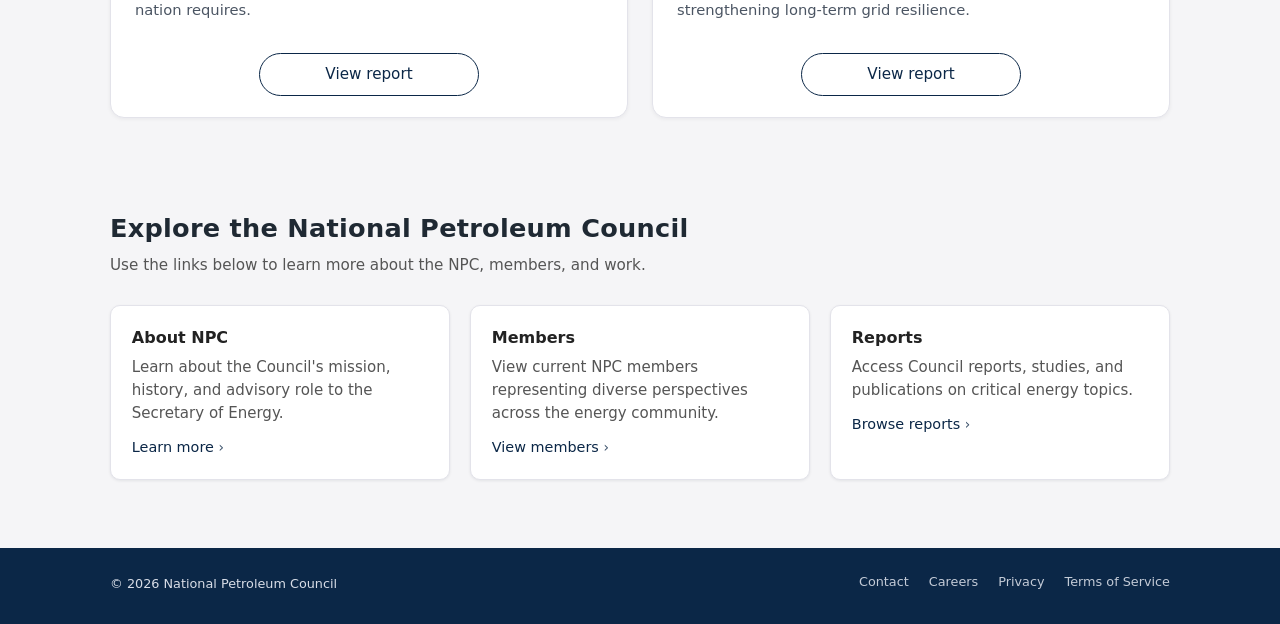
==== commit 62f1c2c9: "Add careers link to footer navigation" ====
--- a/index.html
+++ b/index.html
@@ -482,6 +482,7 @@
         <!-- Footer Links (Legal / Contact) -->
         <nav class="footer-links" aria-label="Footer legal links">
           <a href="contact.html">Contact</a>
+               <a href="careers.html">Careers</a>
           <a href="privacy.html">Privacy</a>
           <a href="terms.html">Terms of Service</a>
         </nav>
